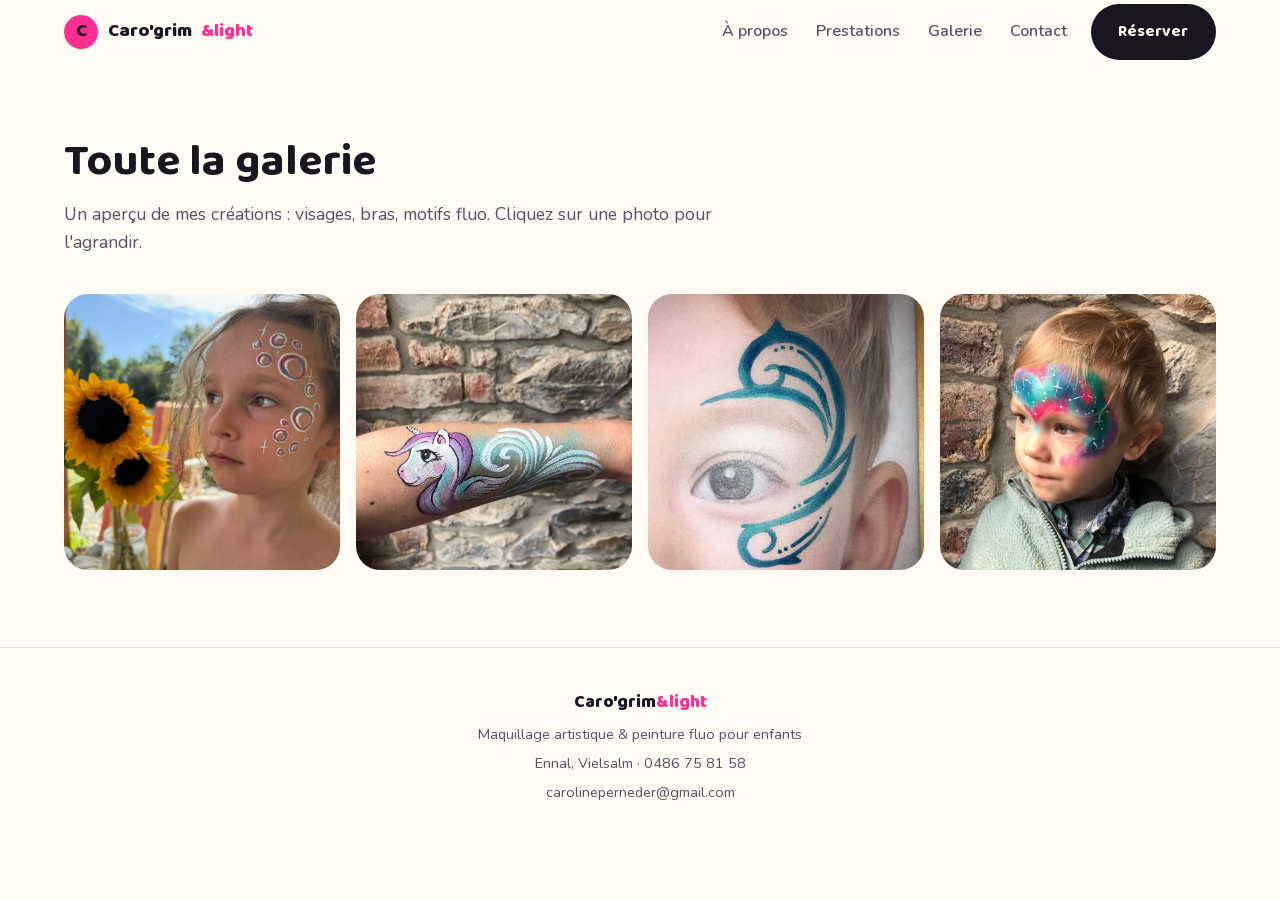
==== galerie.html @ f1c6d94f "Galerie cliquable avec agrandissement et page dédiée Les photos de réalisations ouvrent désormais un" ====
<!DOCTYPE html>
<html lang="fr">
<head>
<meta charset="UTF-8">
<meta name="viewport" content="width=device-width, initial-scale=1.0">
<title>Galerie — Caro'grim&light</title>
<meta name="description" content="Toutes les réalisations de maquillage artistique et peinture fluo de Caro'grim&light.">
<link rel="stylesheet" href="styles.css">
</head>
<body>

<a class="skip-link" href="#contenu">Aller au contenu</a>

<header class="nav">
  <div class="nav-inner">
    <a class="nav-brand" href="index.html">
      <span class="nav-brand-mark" aria-hidden="true">C</span>
      Caro'grim<span class="accent-text">&amp;light</span>
    </a>
    <nav class="nav-links" aria-label="Navigation principale">
      <a href="index.html#apropos">À propos</a>
      <a href="index.html#prestations">Prestations</a>
      <a href="galerie.html">Galerie</a>
      <a href="index.html#contact">Contact</a>
    </nav>
    <a class="btn btn-primary nav-cta" href="index.html#contact">Réserver</a>
  </div>
</header>

<main id="contenu">

  <section class="gallery-page-header">
    <div class="section-inner">
      <h1>Toute la galerie</h1>
      <p>Un aperçu de mes créations : visages, bras, motifs fluo. Cliquez sur une photo pour l'agrandir.</p>
    </div>
  </section>

  <section class="gallery-full">
    <div class="section-inner">
      <div class="gallery-full-grid">
        <button type="button" class="gallery-full-tile lightbox-trigger reveal" data-full="assets/images/gallery-sunflower-bubbles.jpg" data-caption="Maquillage bulles pastel sur le front d'une petite fille, devant des tournesols">
          <img src="assets/images/gallery-sunflower-bubbles.jpg" alt="Maquillage bulles pastel sur le front d'une petite fille, devant des tournesols" loading="lazy">
        </button>
        <button type="button" class="gallery-full-tile lightbox-trigger reveal" data-full="assets/images/gallery-unicorn-arm.jpg" data-caption="Licorne peinte sur un avant-bras">
          <img src="assets/images/gallery-unicorn-arm.jpg" alt="Licorne peinte sur un avant-bras" loading="lazy">
        </button>
        <button type="button" class="gallery-full-tile lightbox-trigger reveal" data-full="assets/images/gallery-tribal-wave.jpg" data-caption="Motif tribal bleu près de l'œil">
          <img src="assets/images/gallery-tribal-wave.jpg" alt="Motif tribal bleu près de l'œil" loading="lazy">
        </button>
        <button type="button" class="gallery-full-tile lightbox-trigger reveal" data-full="assets/images/gallery-galaxy-child.jpg" data-caption="Maquillage galaxie sur le visage d'un enfant">
          <img src="assets/images/gallery-galaxy-child.jpg" alt="Maquillage galaxie sur le visage d'un enfant" loading="lazy">
        </button>
      </div>
    </div>
  </section>

</main>

<footer class="footer">
  <div class="section-inner footer-inner">
    <p class="footer-brand">Caro'grim<span class="accent-text">&amp;light</span></p>
    <p>Maquillage artistique &amp; peinture fluo pour enfants</p>
    <p>Ennal, Vielsalm &middot; <a href="tel:+32486758158">0486 75 81 58</a></p>
    <a href="mailto:carolineperneder@gmail.com">carolineperneder@gmail.com</a>
  </div>
</footer>

<script src="script.js"></script>
</body>
</html>
---- styles.css ----
/* ---------- Fonts ---------- */
@font-face {
  font-family: 'Baloo 2';
  font-style: normal;
  font-weight: 500 800;
  font-display: swap;
  src: url('assets/fonts/baloo2-variable.woff2') format('woff2');
}
@font-face {
  font-family: 'Nunito';
  font-style: normal;
  font-weight: 300 800;
  font-display: swap;
  src: url('assets/fonts/nunito-variable.woff2') format('woff2');
}

/* ---------- Tokens ---------- */
:root {
  color-scheme: light;
  --bg: #fffaf2;
  --surface: #ffffff;
  --text: #1c1420;
  --text-soft: #5c4f61;
  --border: rgba(28, 20, 32, 0.12);
  --pink: #ff2e93;
  --lime: #b9f22c;
  --sky: #2fd8f5;
  --pink-tint: #ffe1f0;
  --lime-tint: #e9fbc9;
  --sky-tint: #d9f8fd;
  --radius-soft: 24px;
  --radius-field: 12px;
  --shadow-color: 28 20 32;
  --max-w: 1200px;
}

@media (prefers-color-scheme: dark) {
  :root {
    color-scheme: dark;
    --bg: #16101d;
    --surface: #201830;
    --text: #f8f1f6;
    --text-soft: #c6b7cc;
    --border: rgba(248, 241, 246, 0.14);
    --pink: #ff5aa8;
    --lime: #c9ff5e;
    --sky: #5fe6ff;
    --pink-tint: #3a1a30;
    --lime-tint: #22301a;
    --sky-tint: #163038;
    --shadow-color: 0 0 0;
  }
}

* { box-sizing: border-box; }
html { scroll-behavior: smooth; }
@media (prefers-reduced-motion: reduce) {
  html { scroll-behavior: auto; }
}

body {
  margin: 0;
  background: var(--bg);
  color: var(--text);
  font-family: 'Nunito', system-ui, sans-serif;
  font-weight: 400;
  line-height: 1.6;
  -webkit-font-smoothing: antialiased;
}

h1, h2, h3 {
  font-family: 'Baloo 2', system-ui, sans-serif;
  font-weight: 700;
  line-height: 1.15;
  margin: 0;
  color: var(--text);
}

p { margin: 0; }

a {
  color: inherit;
  text-decoration: none;
}

.accent-text { color: var(--pink); }

.skip-link {
  position: absolute;
  left: -999px;
  top: 0;
  background: var(--text);
  color: var(--bg);
  padding: 0.75rem 1.25rem;
  border-radius: 0 0 var(--radius-field) 0;
  z-index: 100;
}
.skip-link:focus {
  left: 0;
}

.section-inner {
  max-width: var(--max-w);
  margin: 0 auto;
  padding: 0 1.5rem;
}

:focus-visible {
  outline: 3px solid var(--pink);
  outline-offset: 3px;
}

/* ---------- Buttons ---------- */
.btn {
  display: inline-flex;
  align-items: center;
  justify-content: center;
  gap: 0.5rem;
  padding: 0.85rem 1.6rem;
  border-radius: 999px;
  font-family: 'Baloo 2', system-ui, sans-serif;
  font-weight: 700;
  font-size: 1rem;
  white-space: nowrap;
  border: 2px solid transparent;
  cursor: pointer;
  transition: transform 0.15s ease, box-shadow 0.2s ease, background 0.2s ease;
}
.btn:active { transform: translateY(1px) scale(0.98); }

.btn-primary {
  background: var(--text);
  color: var(--bg);
}
.btn-primary:hover {
  box-shadow: 0 8px 20px rgb(var(--shadow-color) / 0.22);
  transform: translateY(-2px);
}

.btn-ghost {
  background: transparent;
  color: var(--text);
  border-color: var(--text);
}
.btn-ghost:hover {
  background: var(--text);
  color: var(--bg);
}

/* ---------- Nav ---------- */
.nav {
  position: sticky;
  top: 0;
  z-index: 50;
  background: rgb(var(--shadow-color) / 0);
  backdrop-filter: blur(0px);
}
.nav-inner {
  max-width: var(--max-w);
  margin: 0 auto;
  padding: 0.9rem 1.5rem;
  display: flex;
  align-items: center;
  gap: 1.5rem;
  height: 64px;
}
.nav-brand {
  display: flex;
  align-items: center;
  gap: 0.6rem;
  font-family: 'Baloo 2', system-ui, sans-serif;
  font-weight: 800;
  font-size: 1.15rem;
  margin-right: auto;
}
.nav-brand-mark {
  display: inline-flex;
  align-items: center;
  justify-content: center;
  width: 34px;
  height: 34px;
  border-radius: 999px;
  background: var(--pink);
  color: var(--text);
  font-weight: 800;
}
.nav-links {
  display: flex;
  gap: 1.75rem;
  font-weight: 600;
}
.nav-links a {
  color: var(--text-soft);
  transition: color 0.15s ease;
}
.nav-links a:hover { color: var(--text); }

@media (max-width: 768px) {
  .nav-links { display: none; }
}

/* ---------- Hero ---------- */
.hero {
  padding: clamp(2rem, 4vw, 4rem) 1.5rem clamp(3rem, 6vw, 5rem);
}
.hero-inner {
  max-width: var(--max-w);
  margin: 0 auto;
  display: grid;
  grid-template-columns: 1.15fr 0.85fr;
  gap: clamp(2rem, 5vw, 4rem);
  align-items: center;
}
.hero h1 {
  font-size: clamp(2.4rem, 5vw, 3.6rem);
  letter-spacing: -0.01em;
  max-width: 14ch;
}
.hero-sub {
  margin-top: 1.25rem;
  font-size: 1.15rem;
  color: var(--text-soft);
  max-width: 46ch;
}
.hero-actions {
  margin-top: 2rem;
  display: flex;
  flex-wrap: wrap;
  gap: 1rem;
}

.hero-visual {
  display: flex;
  flex-direction: column;
  align-items: center;
  gap: 1rem;
}
.avatar-badge {
  position: relative;
  width: min(280px, 70vw);
  aspect-ratio: 1;
  display: flex;
  align-items: center;
  justify-content: center;
}
.avatar-blob {
  position: absolute;
  inset: 0;
  width: 100%;
  height: 100%;
}
.avatar-blob-1 { color: var(--pink-tint); transform: scale(1.12); }
.avatar-photo {
  position: relative;
  width: 78%;
  height: 78%;
  border-radius: 999px;
  object-fit: cover;
  border: 4px solid var(--surface);
  box-shadow: 0 12px 30px rgb(var(--shadow-color) / 0.2);
}

@media (max-width: 860px) {
  .hero-inner {
    grid-template-columns: 1fr;
    text-align: center;
  }
  .hero-sub { margin-inline: auto; }
  .hero-actions { justify-content: center; }
  .hero h1 { max-width: none; }
}

/* ---------- About ---------- */
.about {
  padding: clamp(3rem, 6vw, 5rem) 0;
}
.about-inner {
  max-width: 720px;
}
.about h2 {
  font-size: clamp(1.8rem, 3vw, 2.4rem);
  margin-bottom: 1.25rem;
}
.about p {
  font-size: 1.1rem;
  color: var(--text-soft);
}
/* ---------- Services ---------- */
.services {
  padding: clamp(2rem, 5vw, 3.5rem) 0 clamp(3rem, 6vw, 5rem);
}
.services h2 {
  font-size: clamp(1.8rem, 3vw, 2.4rem);
  margin-bottom: 2rem;
}
.service-list {
  list-style: none;
  margin: 0;
  padding: 0;
}
.service-row {
  display: flex;
  align-items: center;
  gap: 1.5rem;
  padding: 1.5rem 0;
  border-bottom: 1px solid var(--border);
}
.service-row:first-child { border-top: 1px solid var(--border); }

.service-icon {
  flex-shrink: 0;
  width: 56px;
  height: 56px;
  border-radius: 999px;
  display: flex;
  align-items: center;
  justify-content: center;
  position: relative;
}
.service-icon::before {
  content: "";
  display: block;
  width: 26px;
  height: 26px;
  background-color: var(--text);
  -webkit-mask-size: contain;
  mask-size: contain;
  -webkit-mask-repeat: no-repeat;
  mask-repeat: no-repeat;
  -webkit-mask-position: center;
  mask-position: center;
}
.service-icon-pink { background: var(--pink); }
.service-icon-lime { background: var(--lime); }
.service-icon-sky { background: var(--sky); }
.icon-balloon::before { -webkit-mask-image: url('assets/icons/balloon.svg'); mask-image: url('assets/icons/balloon.svg'); }
.icon-calendar-heart::before { -webkit-mask-image: url('assets/icons/calendar-heart.svg'); mask-image: url('assets/icons/calendar-heart.svg'); }
.icon-sparkle::before { -webkit-mask-image: url('assets/icons/sparkle.svg'); mask-image: url('assets/icons/sparkle.svg'); }

.service-text h3 {
  font-size: 1.2rem;
  margin-bottom: 0.3rem;
}
.service-text p {
  color: var(--text-soft);
}

/* ---------- Gallery ---------- */
.gallery {
  padding: clamp(2rem, 5vw, 3.5rem) 0 clamp(3rem, 6vw, 5rem);
}
.gallery h2 {
  font-size: clamp(1.8rem, 3vw, 2.4rem);
  margin-bottom: 2rem;
}
.gallery-grid {
  display: grid;
  grid-template-columns: repeat(6, 1fr);
  grid-auto-rows: 170px;
  gap: 1rem;
}
.gallery-tile {
  position: relative;
  display: block;
  width: 100%;
  border: none;
  padding: 0;
  margin: 0;
  border-radius: var(--radius-soft);
  overflow: hidden;
  background: var(--surface);
  cursor: pointer;
  font: inherit;
}
.gallery-tile img {
  position: absolute;
  inset: 0;
  width: 100%;
  height: 100%;
  object-fit: cover;
  transition: transform 0.4s cubic-bezier(0.16, 1, 0.3, 1);
}
.gallery-tile::after {
  content: "";
  position: absolute;
  inset: 0;
  background: rgb(var(--shadow-color) / 0);
  transition: background 0.2s ease;
}
.gallery-tile::before {
  content: "";
  position: absolute;
  top: 1rem;
  right: 1rem;
  width: 36px;
  height: 36px;
  border-radius: 999px;
  background-color: var(--surface);
  box-shadow: 0 4px 14px rgb(var(--shadow-color) / 0.25);
  -webkit-mask-image: url('assets/icons/magnifying-glass-plus.svg');
  mask-image: url('assets/icons/magnifying-glass-plus.svg');
  -webkit-mask-size: 18px;
  mask-size: 18px;
  -webkit-mask-repeat: no-repeat;
  mask-repeat: no-repeat;
  -webkit-mask-position: center;
  mask-position: center;
  opacity: 0;
  transform: translateY(-6px);
  transition: opacity 0.2s ease, transform 0.2s ease;
}
.gallery-tile:hover img { transform: scale(1.05); }
.gallery-tile:hover::after { background: rgb(var(--shadow-color) / 0.12); }
.gallery-tile:hover::before,
.gallery-tile:focus-visible::before {
  opacity: 1;
  transform: translateY(0);
}

.gallery-cta {
  margin-top: 2rem;
}

.gallery-tile-a { grid-column: span 3; grid-row: span 2; }
.gallery-tile-b { grid-column: span 3; grid-row: span 1; }
.gallery-tile-c { grid-column: span 3; grid-row: span 1; }
.gallery-tile-d { grid-column: span 6; grid-row: span 1; }

@media (max-width: 768px) {
  .gallery-grid { grid-template-columns: repeat(2, 1fr); grid-auto-rows: 180px; }
  .gallery-tile-a { grid-column: span 2; grid-row: span 2; }
  .gallery-tile-b, .gallery-tile-c { grid-column: span 1; grid-row: span 1; }
  .gallery-tile-d { grid-column: span 2; grid-row: span 1; }
}

.social-row {
  margin-top: 2.5rem;
  display: flex;
  align-items: center;
  gap: 1rem;
  flex-wrap: wrap;
}
.social-row p {
  font-weight: 600;
  color: var(--text-soft);
}
.social-links {
  display: flex;
  gap: 0.75rem;
}
.social-btn {
  display: flex;
  align-items: center;
  justify-content: center;
  width: 46px;
  height: 46px;
  border-radius: 999px;
  background: var(--surface);
  border: 1px solid var(--border);
  transition: transform 0.15s ease, background 0.2s ease;
}
.social-btn:hover {
  background: var(--text);
  transform: translateY(-2px);
}
.social-btn:hover [class^="icon-"] {
  background-color: var(--bg);
}
.icon-instagram, .icon-facebook, .icon-envelope {
  width: 20px;
  height: 20px;
  background-color: var(--text);
  -webkit-mask-size: contain;
  mask-size: contain;
  -webkit-mask-repeat: no-repeat;
  mask-repeat: no-repeat;
  -webkit-mask-position: center;
  mask-position: center;
}
.icon-instagram { -webkit-mask-image: url('assets/icons/instagram-logo.svg'); mask-image: url('assets/icons/instagram-logo.svg'); }
.icon-facebook { -webkit-mask-image: url('assets/icons/facebook-logo.svg'); mask-image: url('assets/icons/facebook-logo.svg'); }
.icon-envelope { -webkit-mask-image: url('assets/icons/envelope-simple.svg'); mask-image: url('assets/icons/envelope-simple.svg'); flex-shrink: 0; }

/* ---------- Contact ---------- */
.contact {
  padding: clamp(2rem, 5vw, 3.5rem) 0 clamp(4rem, 7vw, 6rem);
}
.contact-inner {
  display: grid;
  grid-template-columns: 0.9fr 1.1fr;
  gap: clamp(2rem, 5vw, 4rem);
  background: var(--surface);
  border: 1px solid var(--border);
  border-radius: var(--radius-soft);
  padding: clamp(1.75rem, 4vw, 3rem);
}
.contact-copy h2 {
  font-size: clamp(1.7rem, 3vw, 2.2rem);
  margin-bottom: 1rem;
}
.contact-copy p {
  color: var(--text-soft);
  margin-bottom: 1.5rem;
}
.contact-details {
  display: flex;
  flex-direction: column;
  align-items: flex-start;
  gap: 0.75rem;
}
.contact-direct {
  display: inline-flex;
  align-items: center;
  gap: 0.6rem;
  font-weight: 700;
  color: var(--text);
  padding: 0.7rem 1rem;
  border-radius: 999px;
  background: var(--pink-tint);
  transition: transform 0.15s ease;
}
.contact-direct:hover { transform: translateY(-2px); }

.contact-location {
  display: inline-flex;
  align-items: center;
  gap: 0.6rem;
  color: var(--text-soft);
  font-weight: 600;
  padding: 0.7rem 1rem;
}
.icon-phone, .icon-map-pin {
  width: 20px;
  height: 20px;
  flex-shrink: 0;
  background-color: var(--text);
  -webkit-mask-size: contain;
  mask-size: contain;
  -webkit-mask-repeat: no-repeat;
  mask-repeat: no-repeat;
  -webkit-mask-position: center;
  mask-position: center;
}
.contact-location .icon-map-pin { background-color: var(--text-soft); }
.icon-phone { -webkit-mask-image: url('assets/icons/phone.svg'); mask-image: url('assets/icons/phone.svg'); }
.icon-map-pin { -webkit-mask-image: url('assets/icons/map-pin.svg'); mask-image: url('assets/icons/map-pin.svg'); }

.contact-form {
  display: flex;
  flex-direction: column;
  gap: 1.1rem;
}
.field {
  display: flex;
  flex-direction: column;
  gap: 0.4rem;
}
.field label {
  font-weight: 700;
  font-size: 0.95rem;
}
.field input,
.field textarea {
  font-family: inherit;
  font-size: 1rem;
  color: var(--text);
  background: var(--bg);
  border: 1.5px solid var(--border);
  border-radius: var(--radius-field);
  padding: 0.75rem 1rem;
  resize: vertical;
}
.field input:focus,
.field textarea:focus {
  outline: none;
  border-color: var(--pink);
  box-shadow: 0 0 0 3px var(--pink-tint);
}
.field input::placeholder,
.field textarea::placeholder {
  color: var(--text-soft);
}

.form-submit { align-self: flex-start; margin-top: 0.25rem; }
.form-hint {
  font-size: 0.85rem;
  color: var(--text-soft);
}

@media (max-width: 860px) {
  .contact-inner { grid-template-columns: 1fr; }
}

/* ---------- Footer ---------- */
.footer {
  border-top: 1px solid var(--border);
  padding: 2.5rem 0;
}
.footer-inner {
  display: flex;
  flex-direction: column;
  align-items: center;
  gap: 0.4rem;
  text-align: center;
  color: var(--text-soft);
  font-size: 0.9rem;
}
.footer-brand {
  font-family: 'Baloo 2', system-ui, sans-serif;
  font-weight: 800;
  font-size: 1.1rem;
  color: var(--text);
}
.footer a:hover { color: var(--pink); }

/* ---------- Scroll reveal ---------- */
.reveal {
  opacity: 0;
  transform: translateY(18px);
  transition: opacity 0.6s cubic-bezier(0.16, 1, 0.3, 1), transform 0.6s cubic-bezier(0.16, 1, 0.3, 1);
}
.reveal.is-visible {
  opacity: 1;
  transform: translateY(0);
}
@media (prefers-reduced-motion: reduce) {
  .reveal { opacity: 1; transform: none; transition: none; }
}

/* ---------- Gallery page ---------- */
.gallery-page-header {
  padding: clamp(2.5rem, 6vw, 4.5rem) 0 clamp(1.5rem, 3vw, 2.5rem);
}
.gallery-page-header h1 {
  font-size: clamp(2rem, 4vw, 2.8rem);
  margin-bottom: 0.75rem;
}
.gallery-page-header p {
  color: var(--text-soft);
  font-size: 1.1rem;
  max-width: 60ch;
}

.gallery-full {
  padding: 0 0 clamp(3rem, 6vw, 5rem);
}
.gallery-full-grid {
  display: grid;
  grid-template-columns: repeat(auto-fill, minmax(240px, 1fr));
  gap: 1rem;
}
.gallery-full-tile {
  position: relative;
  display: block;
  width: 100%;
  aspect-ratio: 1;
  border: none;
  padding: 0;
  margin: 0;
  border-radius: var(--radius-soft);
  overflow: hidden;
  background: var(--surface);
  cursor: pointer;
  font: inherit;
}
.gallery-full-tile img {
  position: absolute;
  inset: 0;
  width: 100%;
  height: 100%;
  object-fit: cover;
  transition: transform 0.4s cubic-bezier(0.16, 1, 0.3, 1);
}
.gallery-full-tile::after {
  content: "";
  position: absolute;
  inset: 0;
  background: rgb(var(--shadow-color) / 0);
  transition: background 0.2s ease;
}
.gallery-full-tile::before {
  content: "";
  position: absolute;
  top: 0.85rem;
  right: 0.85rem;
  width: 34px;
  height: 34px;
  border-radius: 999px;
  background-color: var(--surface);
  box-shadow: 0 4px 14px rgb(var(--shadow-color) / 0.25);
  -webkit-mask-image: url('assets/icons/magnifying-glass-plus.svg');
  mask-image: url('assets/icons/magnifying-glass-plus.svg');
  -webkit-mask-size: 17px;
  mask-size: 17px;
  -webkit-mask-repeat: no-repeat;
  mask-repeat: no-repeat;
  -webkit-mask-position: center;
  mask-position: center;
  opacity: 0;
  transform: translateY(-6px);
  transition: opacity 0.2s ease, transform 0.2s ease;
}
.gallery-full-tile:hover img { transform: scale(1.05); }
.gallery-full-tile:hover::after { background: rgb(var(--shadow-color) / 0.12); }
.gallery-full-tile:hover::before,
.gallery-full-tile:focus-visible::before {
  opacity: 1;
  transform: translateY(0);
}

/* ---------- Lightbox ---------- */
.lightbox-overlay {
  position: fixed;
  inset: 0;
  z-index: 300;
  display: flex;
  align-items: center;
  justify-content: center;
  padding: clamp(1rem, 5vw, 4rem);
  background: rgb(var(--shadow-color) / 0.92);
  opacity: 0;
  pointer-events: none;
  transition: opacity 0.25s ease;
}
.lightbox-overlay.is-open {
  opacity: 1;
  pointer-events: auto;
}
.lightbox-figure {
  position: relative;
  max-width: min(1100px, 92vw);
  max-height: 88vh;
  display: flex;
  flex-direction: column;
  align-items: center;
  gap: 0.75rem;
}
.lightbox-img {
  max-width: 100%;
  max-height: 78vh;
  border-radius: var(--radius-soft);
  box-shadow: 0 24px 60px rgb(0 0 0 / 0.45);
  background: var(--surface);
  opacity: 0;
  transform: scale(0.97);
  transition: opacity 0.25s ease, transform 0.25s ease;
}
.lightbox-overlay.is-open .lightbox-img {
  opacity: 1;
  transform: scale(1);
}
.lightbox-caption {
  color: #f8f1f6;
  font-size: 0.95rem;
  text-align: center;
  max-width: 60ch;
}
.lightbox-close,
.lightbox-nav {
  position: absolute;
  display: flex;
  align-items: center;
  justify-content: center;
  width: 44px;
  height: 44px;
  border-radius: 999px;
  border: none;
  background: var(--surface);
  cursor: pointer;
  transition: transform 0.15s ease;
}
.lightbox-close:hover,
.lightbox-nav:hover { transform: scale(1.06); }
.lightbox-close {
  top: -14px;
  right: -14px;
}
@media (max-width: 640px) {
  .lightbox-close { top: -46px; right: 0; }
}
.lightbox-nav.prev { left: clamp(0.5rem, 3vw, 2rem); }
.lightbox-nav.next { right: clamp(0.5rem, 3vw, 2rem); }
.lightbox-close .icon-x,
.lightbox-nav .icon-caret {
  width: 18px;
  height: 18px;
  background-color: var(--text);
  -webkit-mask-size: contain;
  mask-size: contain;
  -webkit-mask-repeat: no-repeat;
  mask-repeat: no-repeat;
  -webkit-mask-position: center;
  mask-position: center;
}
.lightbox-close .icon-x { -webkit-mask-image: url('assets/icons/x.svg'); mask-image: url('assets/icons/x.svg'); }
.lightbox-nav.prev .icon-caret { -webkit-mask-image: url('assets/icons/caret-left.svg'); mask-image: url('assets/icons/caret-left.svg'); }
.lightbox-nav.next .icon-caret { -webkit-mask-image: url('assets/icons/caret-right.svg'); mask-image: url('assets/icons/caret-right.svg'); }
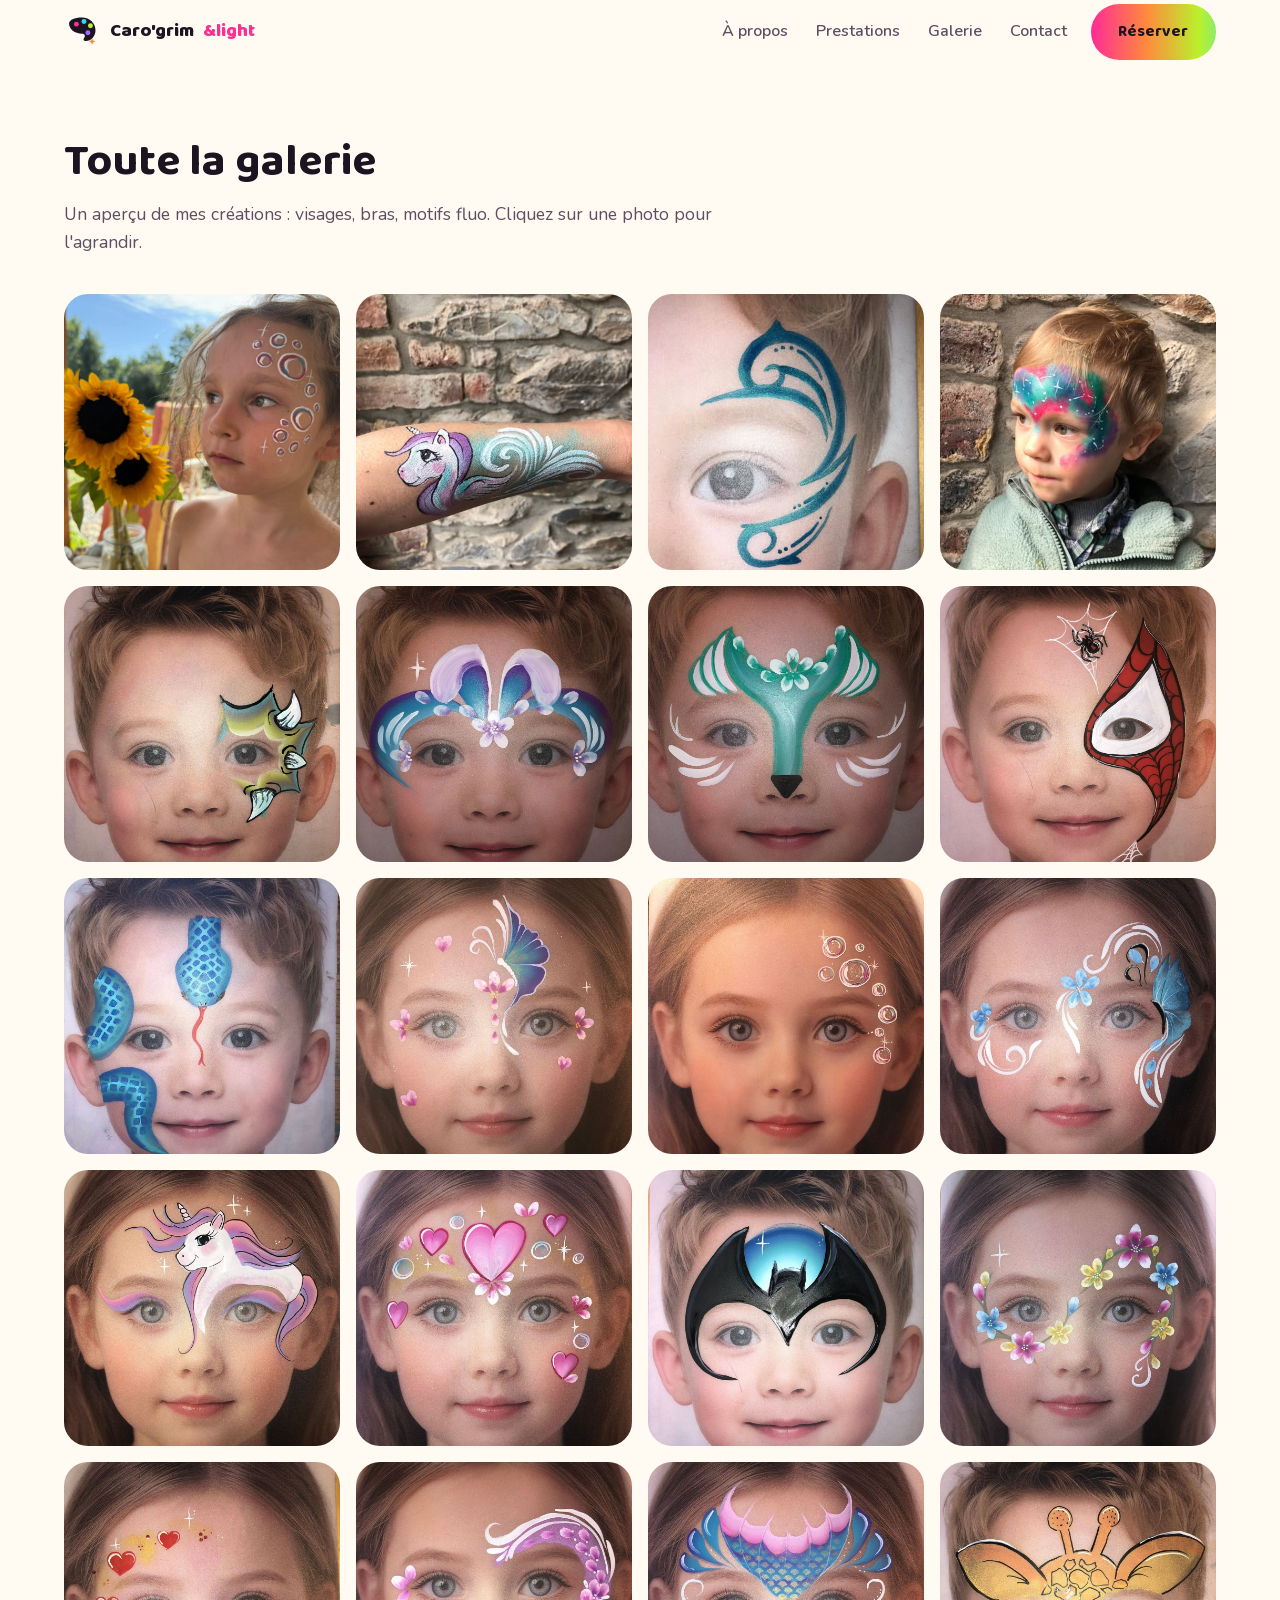
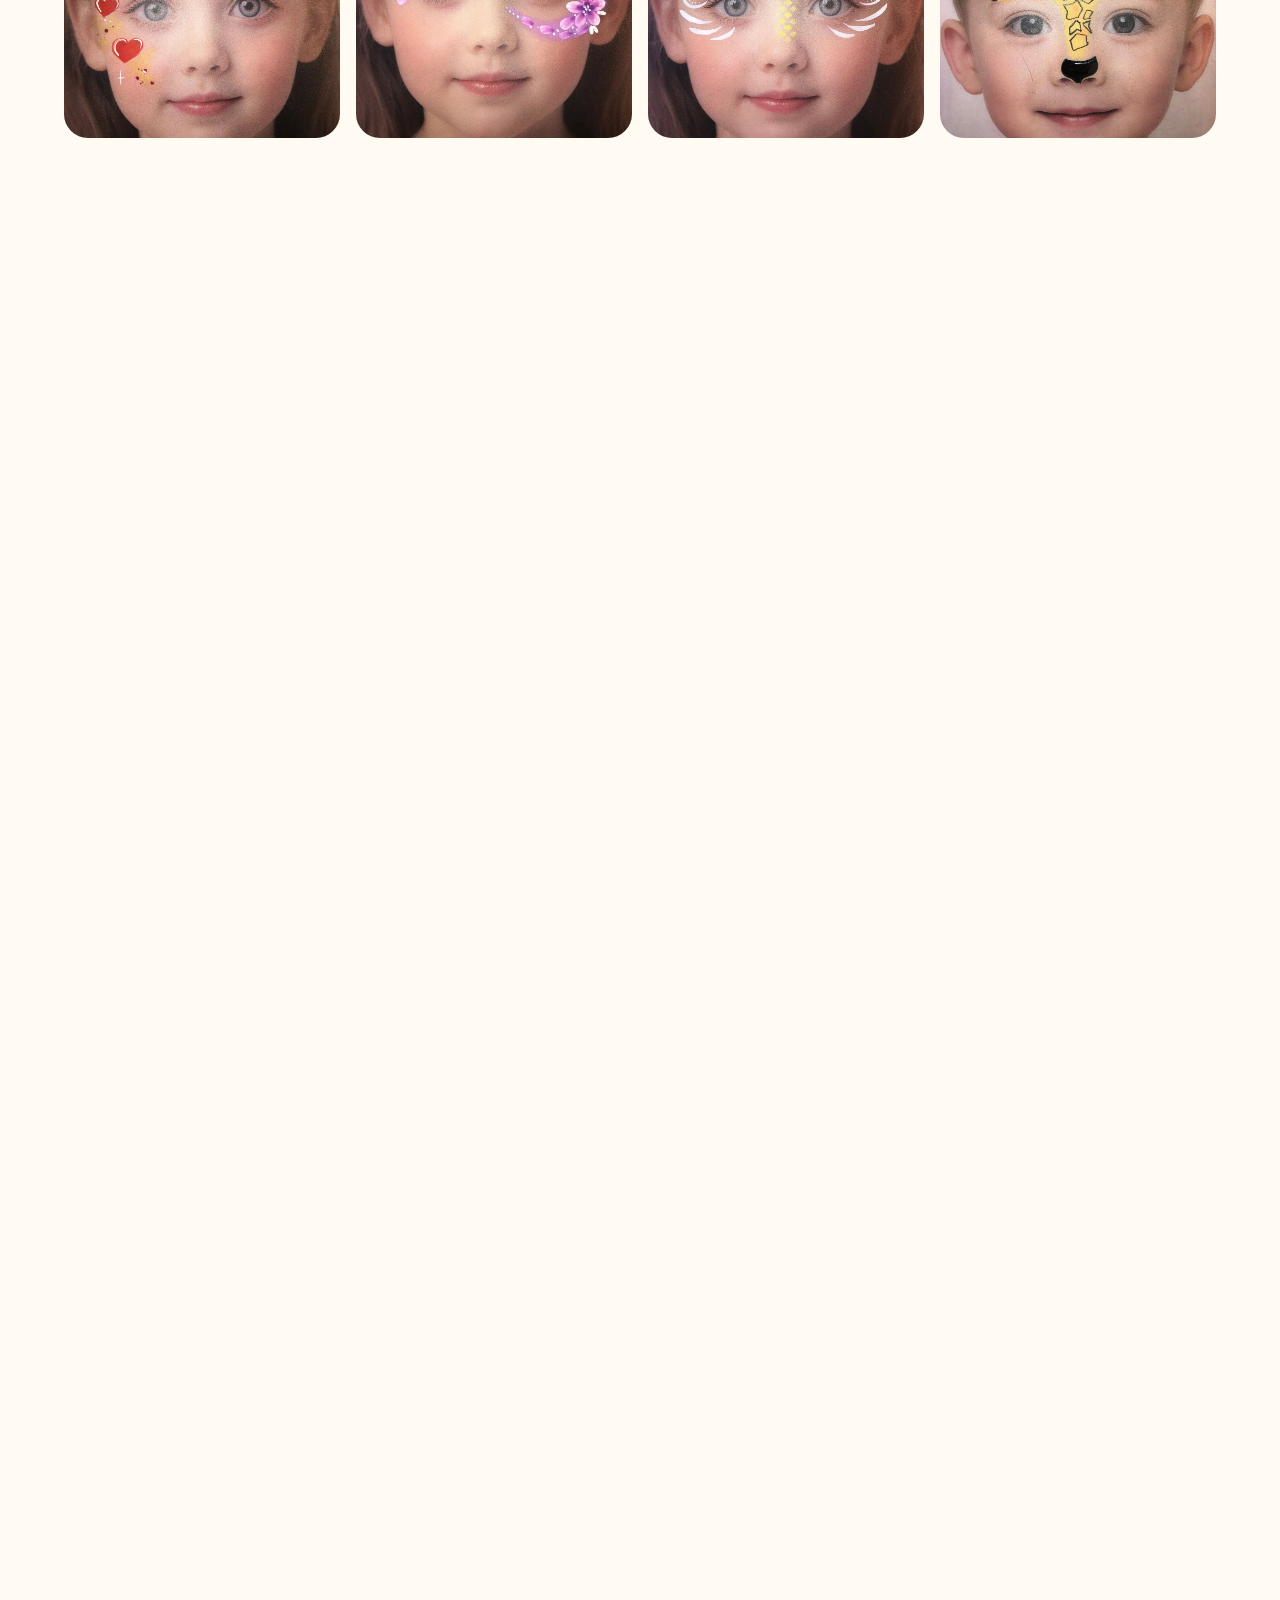
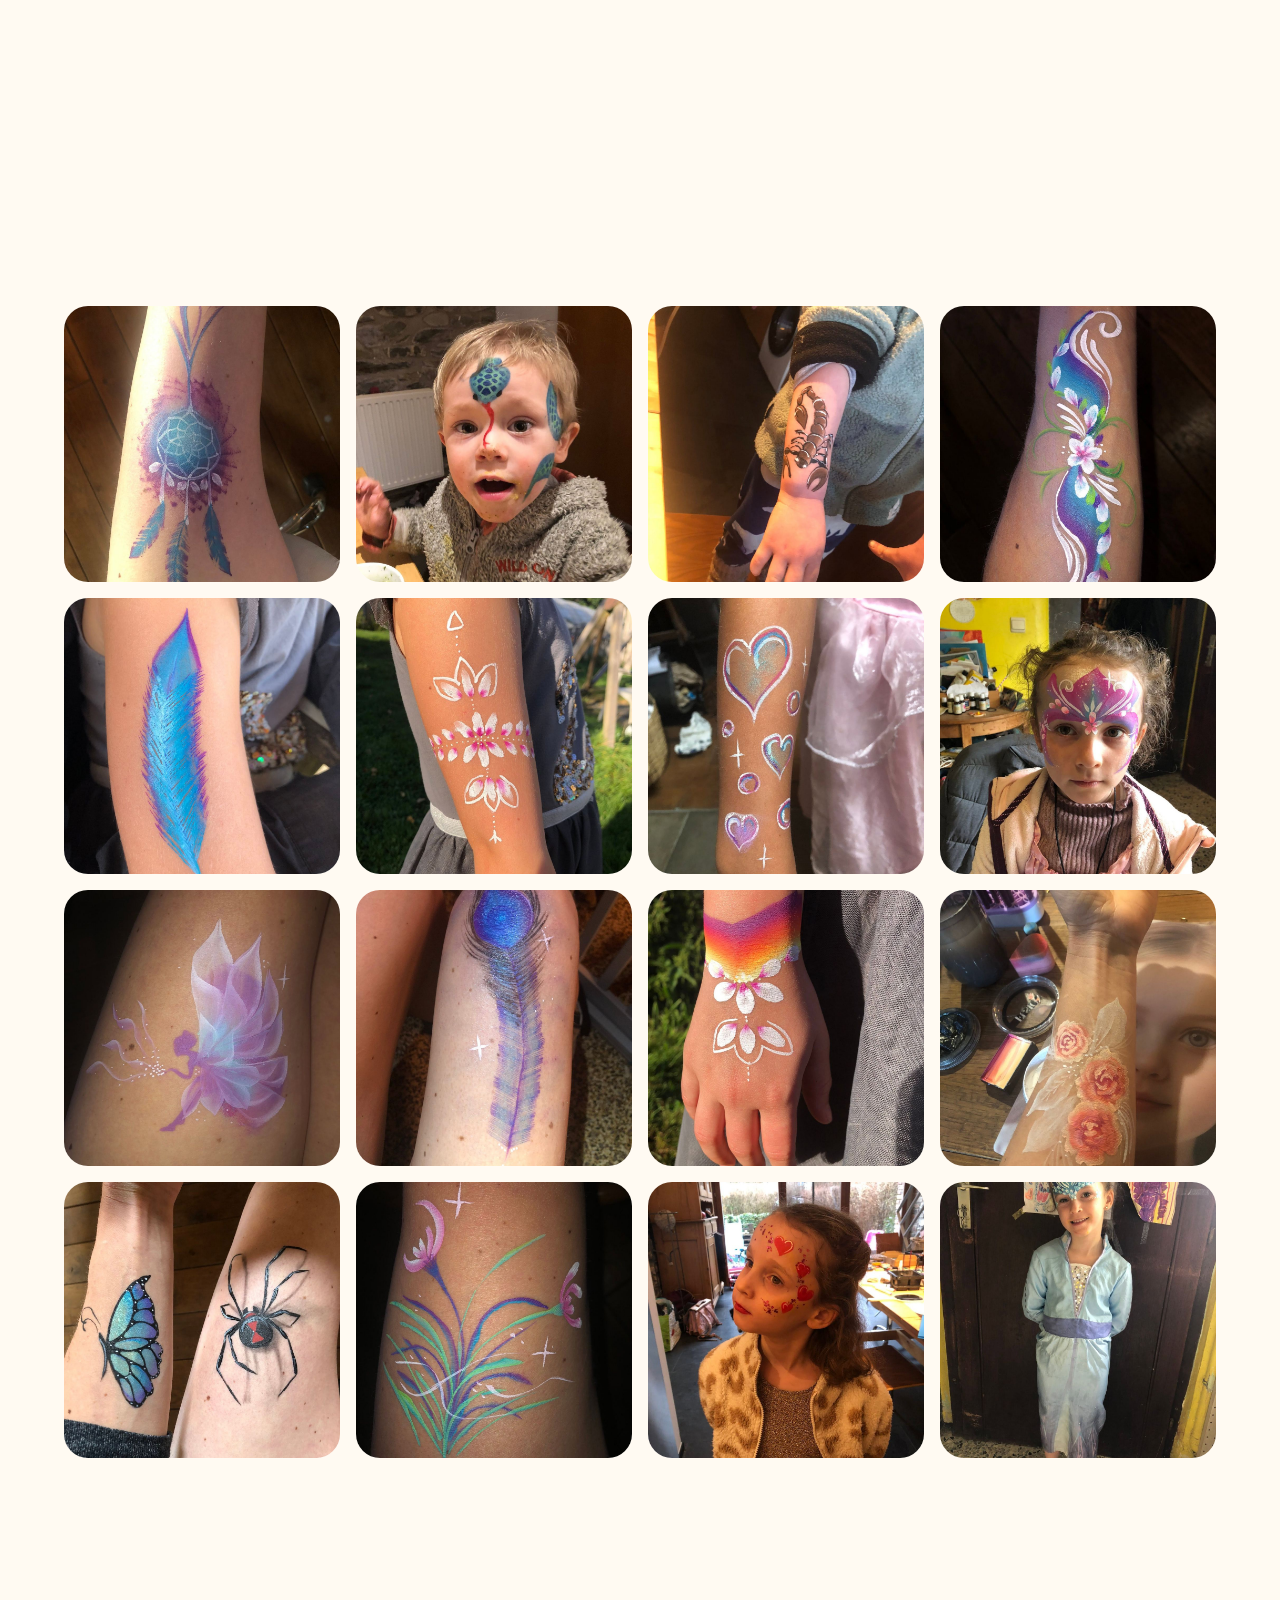
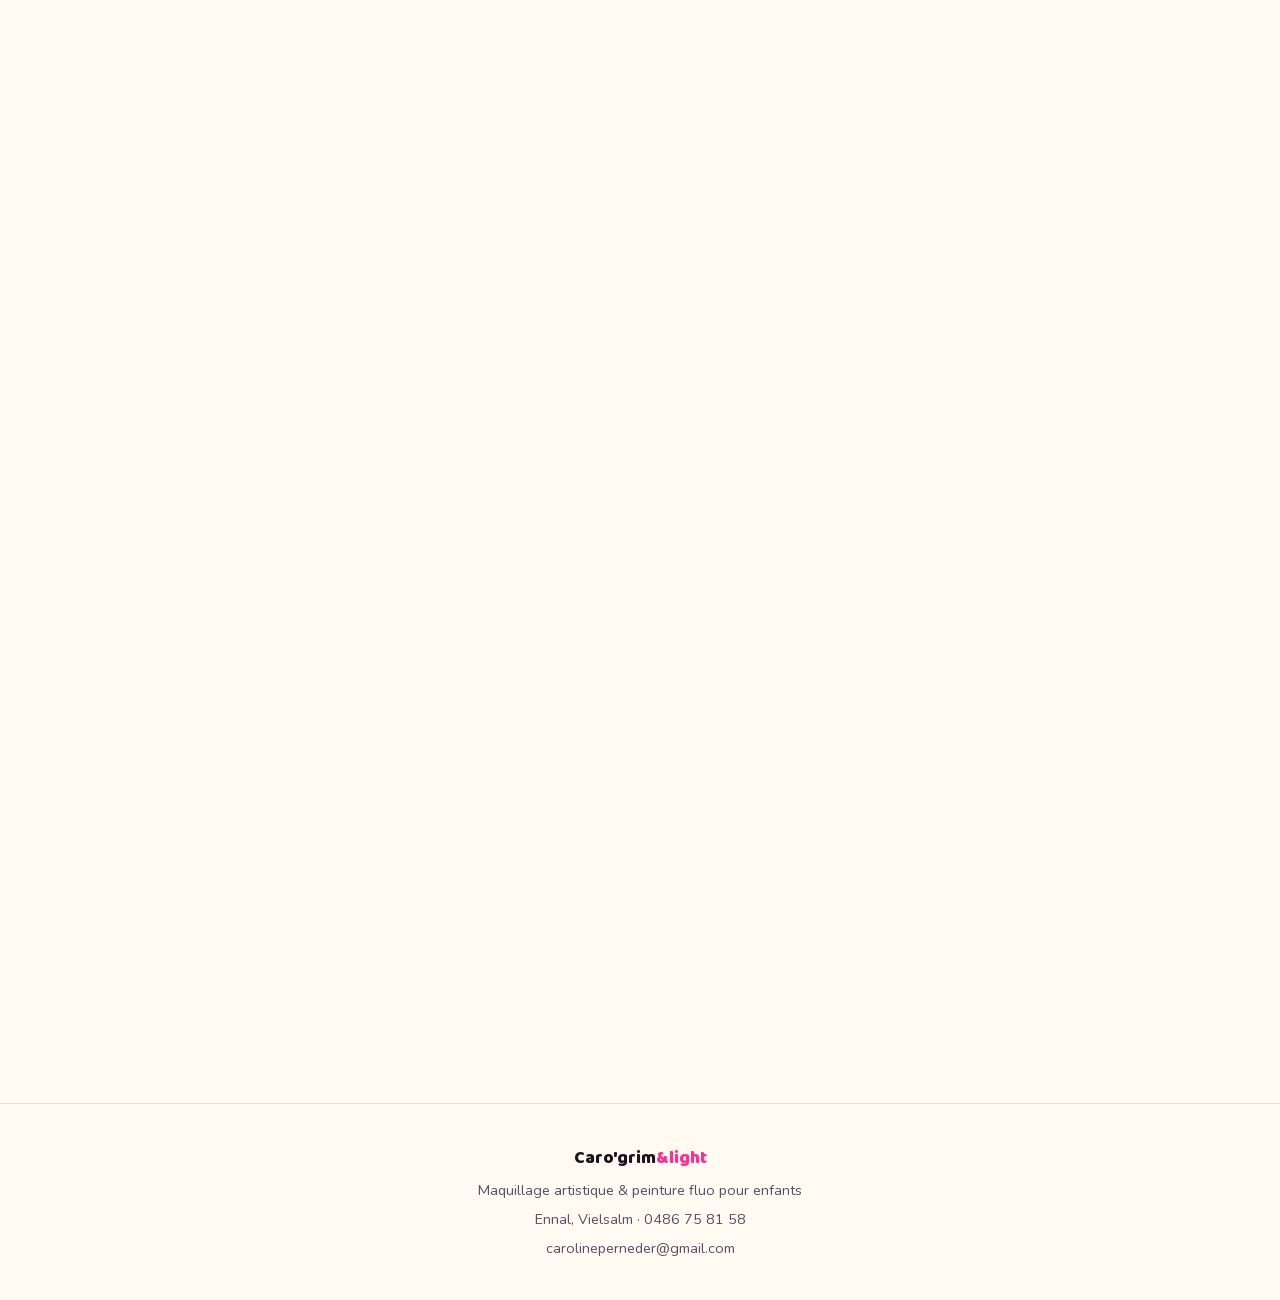
==== commit 7b50036a: "Logo, bouton arc-en-ciel et galerie complète (69 nouvelles photos) - Nouveau logo (palette de peintr" ====
--- a/galerie.html
+++ b/galerie.html
@@ -6,6 +6,7 @@
 <title>Galerie — Caro'grim&light</title>
 <meta name="description" content="Toutes les réalisations de maquillage artistique et peinture fluo de Caro'grim&light.">
 <link rel="stylesheet" href="styles.css">
+<link rel="icon" type="image/svg+xml" href="assets/images/logo-mark.svg">
 </head>
 <body>
 
@@ -14,7 +15,14 @@
 <header class="nav">
   <div class="nav-inner">
     <a class="nav-brand" href="index.html">
-      <span class="nav-brand-mark" aria-hidden="true">C</span>
+      <svg class="nav-logo" viewBox="0 0 64 64" aria-hidden="true">
+        <path d="M32 6C46 6 56 16 56 29C56 40 48 48 39 48C35 48 33.5 45 36 42C38.5 39 37 35 32 35C19 35 9 27 9 17C9 10.5 18.5 6 32 6Z" fill="#1c1420"/>
+        <circle cx="22" cy="18" r="4.4" fill="#ff2e93"/>
+        <circle cx="35.5" cy="13.5" r="4.4" fill="#2fd8f5"/>
+        <circle cx="47" cy="21" r="4.4" fill="#b9f22c"/>
+        <circle cx="42.5" cy="33.5" r="4.4" fill="#9a6bff"/>
+        <path d="M50 43l1.8 4 4 1.8-4 1.8-1.8 4-1.8-4-4-1.8 4-1.8z" fill="#ff8a3d"/>
+      </svg>
       Caro'grim<span class="accent-text">&amp;light</span>
     </a>
     <nav class="nav-links" aria-label="Navigation principale">
@@ -51,6 +59,213 @@
         <button type="button" class="gallery-full-tile lightbox-trigger reveal" data-full="assets/images/gallery-galaxy-child.jpg" data-caption="Maquillage galaxie sur le visage d'un enfant">
           <img src="assets/images/gallery-galaxy-child.jpg" alt="Maquillage galaxie sur le visage d'un enfant" loading="lazy">
         </button>
+        <button type="button" class="gallery-full-tile lightbox-trigger reveal" data-full="assets/images/gallery/grim-001.jpg" data-caption="Masque ailé vert et jaune autour de l'œil">
+          <img src="assets/images/gallery/grim-001.jpg" alt="Masque ailé vert et jaune autour de l'œil" loading="lazy">
+        </button>
+        <button type="button" class="gallery-full-tile lightbox-trigger reveal" data-full="assets/images/gallery/grim-002.jpg" data-caption="Oreilles de licorne pastel violettes">
+          <img src="assets/images/gallery/grim-002.jpg" alt="Oreilles de licorne pastel violettes" loading="lazy">
+        </button>
+        <button type="button" class="gallery-full-tile lightbox-trigger reveal" data-full="assets/images/gallery/grim-003.jpg" data-caption="Oreilles de renard vert et blanc">
+          <img src="assets/images/gallery/grim-003.jpg" alt="Oreilles de renard vert et blanc" loading="lazy">
+        </button>
+        <button type="button" class="gallery-full-tile lightbox-trigger reveal" data-full="assets/images/gallery/grim-004.jpg" data-caption="Masque toile d'araignée façon Spiderman">
+          <img src="assets/images/gallery/grim-004.jpg" alt="Masque toile d'araignée façon Spiderman" loading="lazy">
+        </button>
+        <button type="button" class="gallery-full-tile lightbox-trigger reveal" data-full="assets/images/gallery/grim-005.jpg" data-caption="Serpent bleu à écailles sur le visage">
+          <img src="assets/images/gallery/grim-005.jpg" alt="Serpent bleu à écailles sur le visage" loading="lazy">
+        </button>
+        <button type="button" class="gallery-full-tile lightbox-trigger reveal" data-full="assets/images/gallery/grim-006.jpg" data-caption="Aile de papillon violette fleurie">
+          <img src="assets/images/gallery/grim-006.jpg" alt="Aile de papillon violette fleurie" loading="lazy">
+        </button>
+        <button type="button" class="gallery-full-tile lightbox-trigger reveal" data-full="assets/images/gallery/grim-007.jpg" data-caption="Bulles transparentes sur le front">
+          <img src="assets/images/gallery/grim-007.jpg" alt="Bulles transparentes sur le front" loading="lazy">
+        </button>
+        <button type="button" class="gallery-full-tile lightbox-trigger reveal" data-full="assets/images/gallery/grim-008.jpg" data-caption="Fleurs bleues et papillon">
+          <img src="assets/images/gallery/grim-008.jpg" alt="Fleurs bleues et papillon" loading="lazy">
+        </button>
+        <button type="button" class="gallery-full-tile lightbox-trigger reveal" data-full="assets/images/gallery/grim-009.jpg" data-caption="Licorne pastel autour de l'œil">
+          <img src="assets/images/gallery/grim-009.jpg" alt="Licorne pastel autour de l'œil" loading="lazy">
+        </button>
+        <button type="button" class="gallery-full-tile lightbox-trigger reveal" data-full="assets/images/gallery/grim-010.jpg" data-caption="Cœurs roses et bulles">
+          <img src="assets/images/gallery/grim-010.jpg" alt="Cœurs roses et bulles" loading="lazy">
+        </button>
+        <button type="button" class="gallery-full-tile lightbox-trigger reveal" data-full="assets/images/gallery/grim-011.jpg" data-caption="Masque chauve-souris bleu et noir">
+          <img src="assets/images/gallery/grim-011.jpg" alt="Masque chauve-souris bleu et noir" loading="lazy">
+        </button>
+        <button type="button" class="gallery-full-tile lightbox-trigger reveal" data-full="assets/images/gallery/grim-012.jpg" data-caption="Guirlande de fleurs multicolores">
+          <img src="assets/images/gallery/grim-012.jpg" alt="Guirlande de fleurs multicolores" loading="lazy">
+        </button>
+        <button type="button" class="gallery-full-tile lightbox-trigger reveal" data-full="assets/images/gallery/grim-013.jpg" data-caption="Cœurs dorés étincelants">
+          <img src="assets/images/gallery/grim-013.jpg" alt="Cœurs dorés étincelants" loading="lazy">
+        </button>
+        <button type="button" class="gallery-full-tile lightbox-trigger reveal" data-full="assets/images/gallery/grim-014.jpg" data-caption="Guirlande de fleurs violettes">
+          <img src="assets/images/gallery/grim-014.jpg" alt="Guirlande de fleurs violettes" loading="lazy">
+        </button>
+        <button type="button" class="gallery-full-tile lightbox-trigger reveal" data-full="assets/images/gallery/grim-015.jpg" data-caption="Sirène à écailles roses et bleues">
+          <img src="assets/images/gallery/grim-015.jpg" alt="Sirène à écailles roses et bleues" loading="lazy">
+        </button>
+        <button type="button" class="gallery-full-tile lightbox-trigger reveal" data-full="assets/images/gallery/grim-016.jpg" data-caption="Girafe autour de l'œil">
+          <img src="assets/images/gallery/grim-016.jpg" alt="Girafe autour de l'œil" loading="lazy">
+        </button>
+        <button type="button" class="gallery-full-tile lightbox-trigger reveal" data-full="assets/images/gallery/grim-017.jpg" data-caption="Galaxie, planètes et étoiles">
+          <img src="assets/images/gallery/grim-017.jpg" alt="Galaxie, planètes et étoiles" loading="lazy">
+        </button>
+        <button type="button" class="gallery-full-tile lightbox-trigger reveal" data-full="assets/images/gallery/grim-018.jpg" data-caption="Guirlande de roses">
+          <img src="assets/images/gallery/grim-018.jpg" alt="Guirlande de roses" loading="lazy">
+        </button>
+        <button type="button" class="gallery-full-tile lightbox-trigger reveal" data-full="assets/images/gallery/grim-019.jpg" data-caption="Bandeau de perles dorées et plume">
+          <img src="assets/images/gallery/grim-019.jpg" alt="Bandeau de perles dorées et plume" loading="lazy">
+        </button>
+        <button type="button" class="gallery-full-tile lightbox-trigger reveal" data-full="assets/images/gallery/grim-020.jpg" data-caption="Griffes noires sur le visage">
+          <img src="assets/images/gallery/grim-020.jpg" alt="Griffes noires sur le visage" loading="lazy">
+        </button>
+        <button type="button" class="gallery-full-tile lightbox-trigger reveal" data-full="assets/images/gallery/grim-021.jpg" data-caption="Guirlande de fleurs orange">
+          <img src="assets/images/gallery/grim-021.jpg" alt="Guirlande de fleurs orange" loading="lazy">
+        </button>
+        <button type="button" class="gallery-full-tile lightbox-trigger reveal" data-full="assets/images/gallery/grim-022.jpg" data-caption="Flamme et plume orange et noire">
+          <img src="assets/images/gallery/grim-022.jpg" alt="Flamme et plume orange et noire" loading="lazy">
+        </button>
+        <button type="button" class="gallery-full-tile lightbox-trigger reveal" data-full="assets/images/gallery/grim-023.jpg" data-caption="Dragon à écailles vertes, yeux jaunes">
+          <img src="assets/images/gallery/grim-023.jpg" alt="Dragon à écailles vertes, yeux jaunes" loading="lazy">
+        </button>
+        <button type="button" class="gallery-full-tile lightbox-trigger reveal" data-full="assets/images/gallery/grim-024.jpg" data-caption="Araignée noire sur l'avant-bras">
+          <img src="assets/images/gallery/grim-024.jpg" alt="Araignée noire sur l'avant-bras" loading="lazy">
+        </button>
+        <button type="button" class="gallery-full-tile lightbox-trigger reveal" data-full="assets/images/gallery/grim-025.jpg" data-caption="Fleurs violettes et vertes sur le bras">
+          <img src="assets/images/gallery/grim-025.jpg" alt="Fleurs violettes et vertes sur le bras" loading="lazy">
+        </button>
+        <button type="button" class="gallery-full-tile lightbox-trigger reveal" data-full="assets/images/gallery/grim-026.jpg" data-caption="Lune dorée et noire près de l'œil">
+          <img src="assets/images/gallery/grim-026.jpg" alt="Lune dorée et noire près de l'œil" loading="lazy">
+        </button>
+        <button type="button" class="gallery-full-tile lightbox-trigger reveal" data-full="assets/images/gallery/grim-027.jpg" data-caption="Marguerites blanches">
+          <img src="assets/images/gallery/grim-027.jpg" alt="Marguerites blanches" loading="lazy">
+        </button>
+        <button type="button" class="gallery-full-tile lightbox-trigger reveal" data-full="assets/images/gallery/grim-028.jpg" data-caption="Pirate : bandana rouge et moustache">
+          <img src="assets/images/gallery/grim-028.jpg" alt="Pirate : bandana rouge et moustache" loading="lazy">
+        </button>
+        <button type="button" class="gallery-full-tile lightbox-trigger reveal" data-full="assets/images/gallery/grim-029.jpg" data-caption="Bandeau de perles dorées et plume bleue">
+          <img src="assets/images/gallery/grim-029.jpg" alt="Bandeau de perles dorées et plume bleue" loading="lazy">
+        </button>
+        <button type="button" class="gallery-full-tile lightbox-trigger reveal" data-full="assets/images/gallery/grim-030.jpg" data-caption="Cygne rose aux ailes déployées">
+          <img src="assets/images/gallery/grim-030.jpg" alt="Cygne rose aux ailes déployées" loading="lazy">
+        </button>
+        <button type="button" class="gallery-full-tile lightbox-trigger reveal" data-full="assets/images/gallery/grim-031.jpg" data-caption="Dragon vert aux ailes déployées">
+          <img src="assets/images/gallery/grim-031.jpg" alt="Dragon vert aux ailes déployées" loading="lazy">
+        </button>
+        <button type="button" class="gallery-full-tile lightbox-trigger reveal" data-full="assets/images/gallery/grim-032.jpg" data-caption="Fleur rose et oreilles papillon">
+          <img src="assets/images/gallery/grim-032.jpg" alt="Fleur rose et oreilles papillon" loading="lazy">
+        </button>
+        <button type="button" class="gallery-full-tile lightbox-trigger reveal" data-full="assets/images/gallery/grim-033.jpg" data-caption="Fleurs sur le bras, robe noire">
+          <img src="assets/images/gallery/grim-033.jpg" alt="Fleurs sur le bras, robe noire" loading="lazy">
+        </button>
+        <button type="button" class="gallery-full-tile lightbox-trigger reveal" data-full="assets/images/gallery/grim-034.jpg" data-caption="Fleur bleu-vert et bracelet sur le bras">
+          <img src="assets/images/gallery/grim-034.jpg" alt="Fleur bleu-vert et bracelet sur le bras" loading="lazy">
+        </button>
+        <button type="button" class="gallery-full-tile lightbox-trigger reveal" data-full="assets/images/gallery/grim-035.jpg" data-caption="Lotus bleu sur le buste">
+          <img src="assets/images/gallery/grim-035.jpg" alt="Lotus bleu sur le buste" loading="lazy">
+        </button>
+        <button type="button" class="gallery-full-tile lightbox-trigger reveal" data-full="assets/images/gallery/grim-036.jpg" data-caption="Fleurs bleues sur le bras et le pied">
+          <img src="assets/images/gallery/grim-036.jpg" alt="Fleurs bleues sur le bras et le pied" loading="lazy">
+        </button>
+        <button type="button" class="gallery-full-tile lightbox-trigger reveal" data-full="assets/images/gallery/grim-037.jpg" data-caption="Fleur bleue bijou sur le buste">
+          <img src="assets/images/gallery/grim-037.jpg" alt="Fleur bleue bijou sur le buste" loading="lazy">
+        </button>
+        <button type="button" class="gallery-full-tile lightbox-trigger reveal" data-full="assets/images/gallery/grim-038.jpg" data-caption="Maquillage argenté façon loup">
+          <img src="assets/images/gallery/grim-038.jpg" alt="Maquillage argenté façon loup" loading="lazy">
+        </button>
+        <button type="button" class="gallery-full-tile lightbox-trigger reveal" data-full="assets/images/gallery/grim-039.jpg" data-caption="Cœur rose et diadème, en extérieur">
+          <img src="assets/images/gallery/grim-039.jpg" alt="Cœur rose et diadème, en extérieur" loading="lazy">
+        </button>
+        <button type="button" class="gallery-full-tile lightbox-trigger reveal" data-full="assets/images/gallery/grim-040.jpg" data-caption="Plume rouge sur l'avant-bras">
+          <img src="assets/images/gallery/grim-040.jpg" alt="Plume rouge sur l'avant-bras" loading="lazy">
+        </button>
+        <button type="button" class="gallery-full-tile lightbox-trigger reveal" data-full="assets/images/gallery/grim-041.jpg" data-caption="Dreamcatcher bleu et rose sur le bras">
+          <img src="assets/images/gallery/grim-041.jpg" alt="Dreamcatcher bleu et rose sur le bras" loading="lazy">
+        </button>
+        <button type="button" class="gallery-full-tile lightbox-trigger reveal" data-full="assets/images/gallery/grim-042.jpg" data-caption="Motif bleu graphique sur le visage">
+          <img src="assets/images/gallery/grim-042.jpg" alt="Motif bleu graphique sur le visage" loading="lazy">
+        </button>
+        <button type="button" class="gallery-full-tile lightbox-trigger reveal" data-full="assets/images/gallery/grim-043.jpg" data-caption="Scorpion sur l'avant-bras">
+          <img src="assets/images/gallery/grim-043.jpg" alt="Scorpion sur l'avant-bras" loading="lazy">
+        </button>
+        <button type="button" class="gallery-full-tile lightbox-trigger reveal" data-full="assets/images/gallery/grim-044.jpg" data-caption="Fleurs violettes sur le bras">
+          <img src="assets/images/gallery/grim-044.jpg" alt="Fleurs violettes sur le bras" loading="lazy">
+        </button>
+        <button type="button" class="gallery-full-tile lightbox-trigger reveal" data-full="assets/images/gallery/grim-045.jpg" data-caption="Plume bleu et rose sur le bras">
+          <img src="assets/images/gallery/grim-045.jpg" alt="Plume bleu et rose sur le bras" loading="lazy">
+        </button>
+        <button type="button" class="gallery-full-tile lightbox-trigger reveal" data-full="assets/images/gallery/grim-046.jpg" data-caption="Fleurs blanches sur le bras">
+          <img src="assets/images/gallery/grim-046.jpg" alt="Fleurs blanches sur le bras" loading="lazy">
+        </button>
+        <button type="button" class="gallery-full-tile lightbox-trigger reveal" data-full="assets/images/gallery/grim-047.jpg" data-caption="Cœurs sur le bras">
+          <img src="assets/images/gallery/grim-047.jpg" alt="Cœurs sur le bras" loading="lazy">
+        </button>
+        <button type="button" class="gallery-full-tile lightbox-trigger reveal" data-full="assets/images/gallery/grim-048.jpg" data-caption="Couronne de fleurs roses">
+          <img src="assets/images/gallery/grim-048.jpg" alt="Couronne de fleurs roses" loading="lazy">
+        </button>
+        <button type="button" class="gallery-full-tile lightbox-trigger reveal" data-full="assets/images/gallery/grim-049.jpg" data-caption="Fée violette ailée sur le bras">
+          <img src="assets/images/gallery/grim-049.jpg" alt="Fée violette ailée sur le bras" loading="lazy">
+        </button>
+        <button type="button" class="gallery-full-tile lightbox-trigger reveal" data-full="assets/images/gallery/grim-050.jpg" data-caption="Plume bleue sur le bras">
+          <img src="assets/images/gallery/grim-050.jpg" alt="Plume bleue sur le bras" loading="lazy">
+        </button>
+        <button type="button" class="gallery-full-tile lightbox-trigger reveal" data-full="assets/images/gallery/grim-051.jpg" data-caption="Fleur blanche et arc-en-ciel sur la main">
+          <img src="assets/images/gallery/grim-051.jpg" alt="Fleur blanche et arc-en-ciel sur la main" loading="lazy">
+        </button>
+        <button type="button" class="gallery-full-tile lightbox-trigger reveal" data-full="assets/images/gallery/grim-052.jpg" data-caption="Roses aquarelle sur le bras">
+          <img src="assets/images/gallery/grim-052.jpg" alt="Roses aquarelle sur le bras" loading="lazy">
+        </button>
+        <button type="button" class="gallery-full-tile lightbox-trigger reveal" data-full="assets/images/gallery/grim-053.jpg" data-caption="Papillon bleu et araignée sur le bras">
+          <img src="assets/images/gallery/grim-053.jpg" alt="Papillon bleu et araignée sur le bras" loading="lazy">
+        </button>
+        <button type="button" class="gallery-full-tile lightbox-trigger reveal" data-full="assets/images/gallery/grim-054.jpg" data-caption="Fleurs multicolores sur le bras">
+          <img src="assets/images/gallery/grim-054.jpg" alt="Fleurs multicolores sur le bras" loading="lazy">
+        </button>
+        <button type="button" class="gallery-full-tile lightbox-trigger reveal" data-full="assets/images/gallery/grim-055.jpg" data-caption="Cœurs sur le visage, en extérieur">
+          <img src="assets/images/gallery/grim-055.jpg" alt="Cœurs sur le visage, en extérieur" loading="lazy">
+        </button>
+        <button type="button" class="gallery-full-tile lightbox-trigger reveal" data-full="assets/images/gallery/grim-056.jpg" data-caption="Robe de princesse bleue">
+          <img src="assets/images/gallery/grim-056.jpg" alt="Robe de princesse bleue" loading="lazy">
+        </button>
+        <button type="button" class="gallery-full-tile lightbox-trigger reveal" data-full="assets/images/gallery/grim-057.jpg" data-caption="Fleurs roses sur le visage">
+          <img src="assets/images/gallery/grim-057.jpg" alt="Fleurs roses sur le visage" loading="lazy">
+        </button>
+        <button type="button" class="gallery-full-tile lightbox-trigger reveal" data-full="assets/images/gallery/grim-058.jpg" data-caption="Guirlande de fleurs roses">
+          <img src="assets/images/gallery/grim-058.jpg" alt="Guirlande de fleurs roses" loading="lazy">
+        </button>
+        <button type="button" class="gallery-full-tile lightbox-trigger reveal" data-full="assets/images/gallery/grim-059.jpg" data-caption="Fleurs de cerisier sur le visage">
+          <img src="assets/images/gallery/grim-059.jpg" alt="Fleurs de cerisier sur le visage" loading="lazy">
+        </button>
+        <button type="button" class="gallery-full-tile lightbox-trigger reveal" data-full="assets/images/gallery/grim-060.jpg" data-caption="Marguerite sur le bras">
+          <img src="assets/images/gallery/grim-060.jpg" alt="Marguerite sur le bras" loading="lazy">
+        </button>
+        <button type="button" class="gallery-full-tile lightbox-trigger reveal" data-full="assets/images/gallery/grim-061.jpg" data-caption="Chenille verte sur le bras">
+          <img src="assets/images/gallery/grim-061.jpg" alt="Chenille verte sur le bras" loading="lazy">
+        </button>
+        <button type="button" class="gallery-full-tile lightbox-trigger reveal" data-full="assets/images/gallery/grim-062.jpg" data-caption="Phénix orange et rose sur le bras">
+          <img src="assets/images/gallery/grim-062.jpg" alt="Phénix orange et rose sur le bras" loading="lazy">
+        </button>
+        <button type="button" class="gallery-full-tile lightbox-trigger reveal" data-full="assets/images/gallery/grim-063.jpg" data-caption="Phénix bleu sur le bras">
+          <img src="assets/images/gallery/grim-063.jpg" alt="Phénix bleu sur le bras" loading="lazy">
+        </button>
+        <button type="button" class="gallery-full-tile lightbox-trigger reveal" data-full="assets/images/gallery/grim-064.jpg" data-caption="Motif graphique noir et blanc sur le visage">
+          <img src="assets/images/gallery/grim-064.jpg" alt="Motif graphique noir et blanc sur le visage" loading="lazy">
+        </button>
+        <button type="button" class="gallery-full-tile lightbox-trigger reveal" data-full="assets/images/gallery/grim-065.jpg" data-caption="Papillon multicolore sur le visage">
+          <img src="assets/images/gallery/grim-065.jpg" alt="Papillon multicolore sur le visage" loading="lazy">
+        </button>
+        <button type="button" class="gallery-full-tile lightbox-trigger reveal" data-full="assets/images/gallery/grim-066.jpg" data-caption="Arc-en-ciel, étoiles et cœurs">
+          <img src="assets/images/gallery/grim-066.jpg" alt="Arc-en-ciel, étoiles et cœurs" loading="lazy">
+        </button>
+        <button type="button" class="gallery-full-tile lightbox-trigger reveal" data-full="assets/images/gallery/grim-067.jpg" data-caption="Crâne façon squelette, mi-visage">
+          <img src="assets/images/gallery/grim-067.jpg" alt="Crâne façon squelette, mi-visage" loading="lazy">
+        </button>
+        <button type="button" class="gallery-full-tile lightbox-trigger reveal" data-full="assets/images/gallery/grim-068.jpg" data-caption="Dauphin turquoise et fleur">
+          <img src="assets/images/gallery/grim-068.jpg" alt="Dauphin turquoise et fleur" loading="lazy">
+        </button>
+        <button type="button" class="gallery-full-tile lightbox-trigger reveal" data-full="assets/images/gallery/grim-069.jpg" data-caption="Motif tribal bleu près de l'œil">
+          <img src="assets/images/gallery/grim-069.jpg" alt="Motif tribal bleu près de l'œil" loading="lazy">
+        </button>
       </div>
     </div>
   </section>
--- a/styles.css
+++ b/styles.css
@@ -129,12 +129,19 @@
 .btn:active { transform: translateY(1px) scale(0.98); }
 
 .btn-primary {
-  background: var(--text);
-  color: var(--bg);
+  background: linear-gradient(90deg, #ff2e93, #ff8a3d, #b9f22c, #2fd8f5, #9a6bff, #ff2e93);
+  background-size: 220% 100%;
+  background-position: 0% 0%;
+  color: #1c1420;
+  transition: transform 0.15s ease, box-shadow 0.2s ease, background-position 0.5s ease;
 }
 .btn-primary:hover {
   box-shadow: 0 8px 20px rgb(var(--shadow-color) / 0.22);
   transform: translateY(-2px);
+  background-position: 100% 0%;
+}
+@media (prefers-reduced-motion: reduce) {
+  .btn-primary { transition: box-shadow 0.2s ease; }
 }
 
 .btn-ghost {
@@ -173,16 +180,10 @@
   font-size: 1.15rem;
   margin-right: auto;
 }
-.nav-brand-mark {
-  display: inline-flex;
-  align-items: center;
-  justify-content: center;
-  width: 34px;
-  height: 34px;
-  border-radius: 999px;
-  background: var(--pink);
-  color: var(--text);
-  font-weight: 800;
+.nav-logo {
+  width: 36px;
+  height: 36px;
+  flex-shrink: 0;
 }
 .nav-links {
   display: flex;
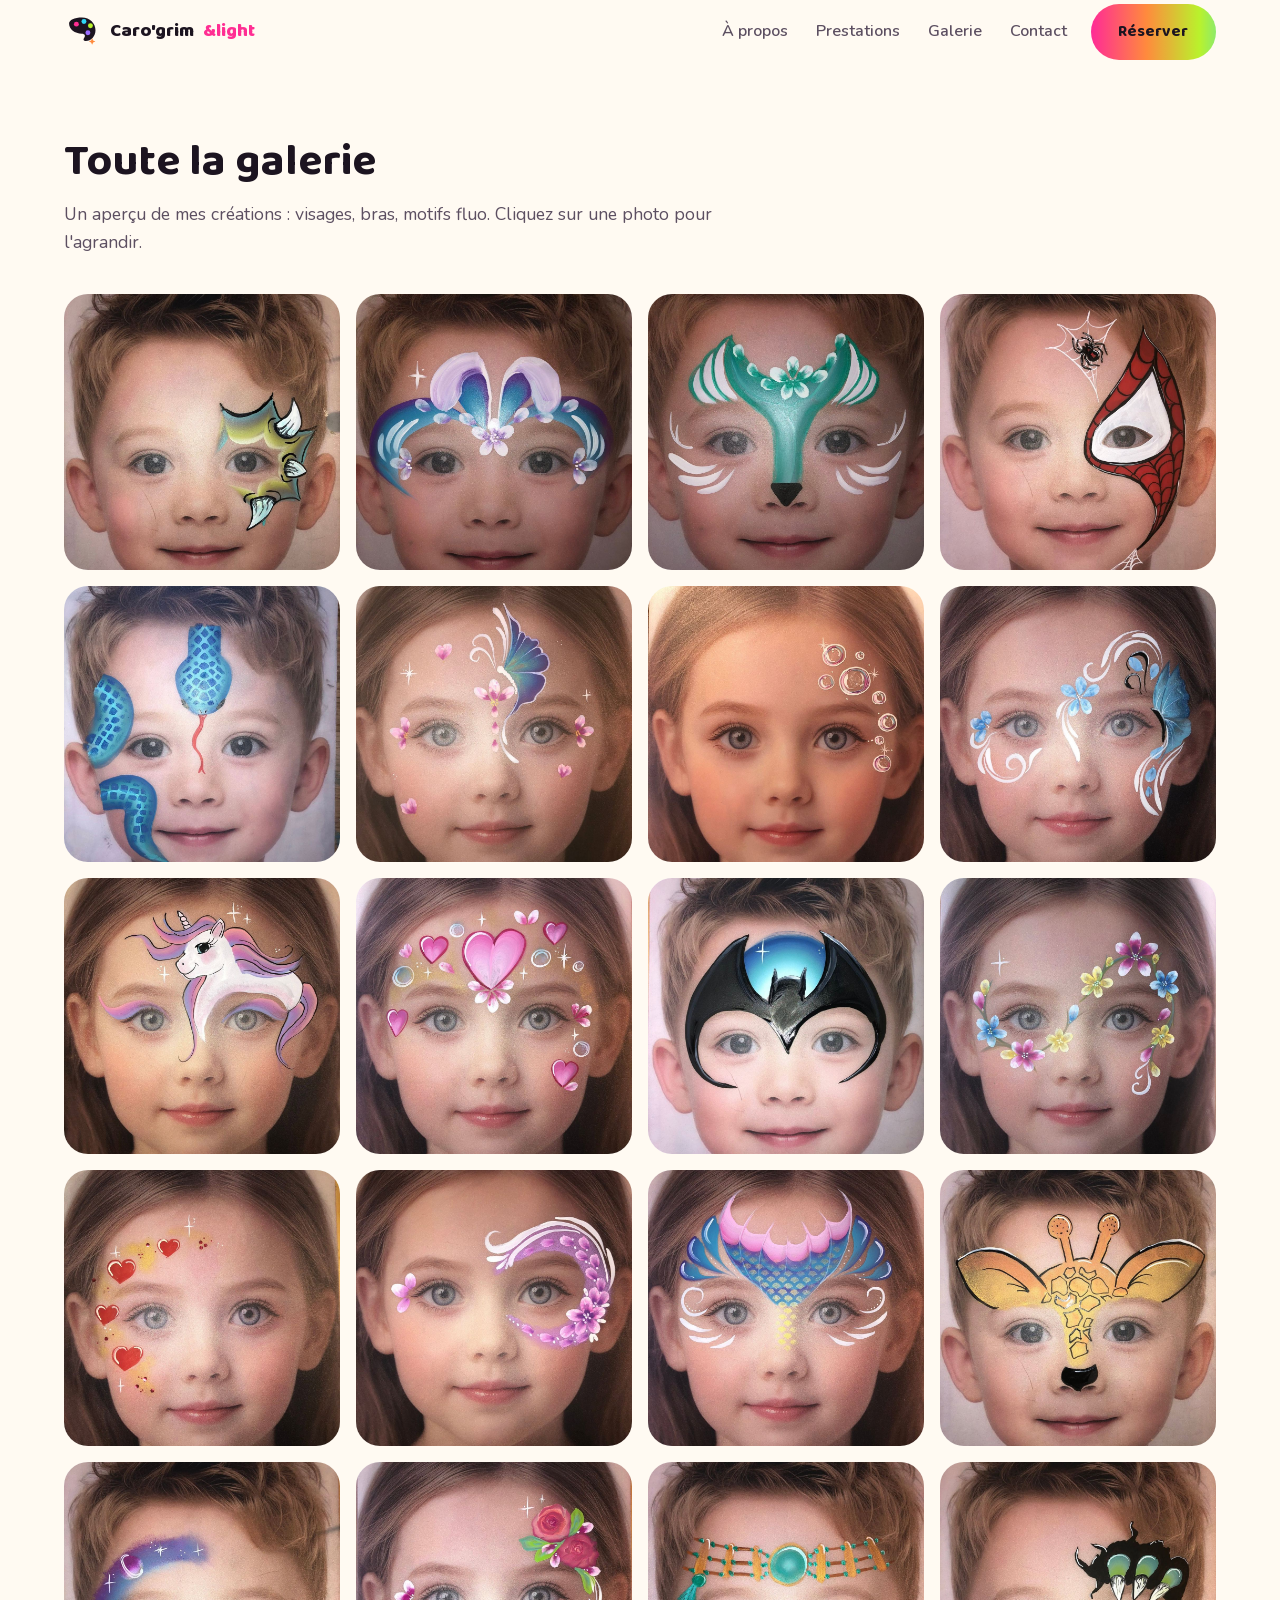
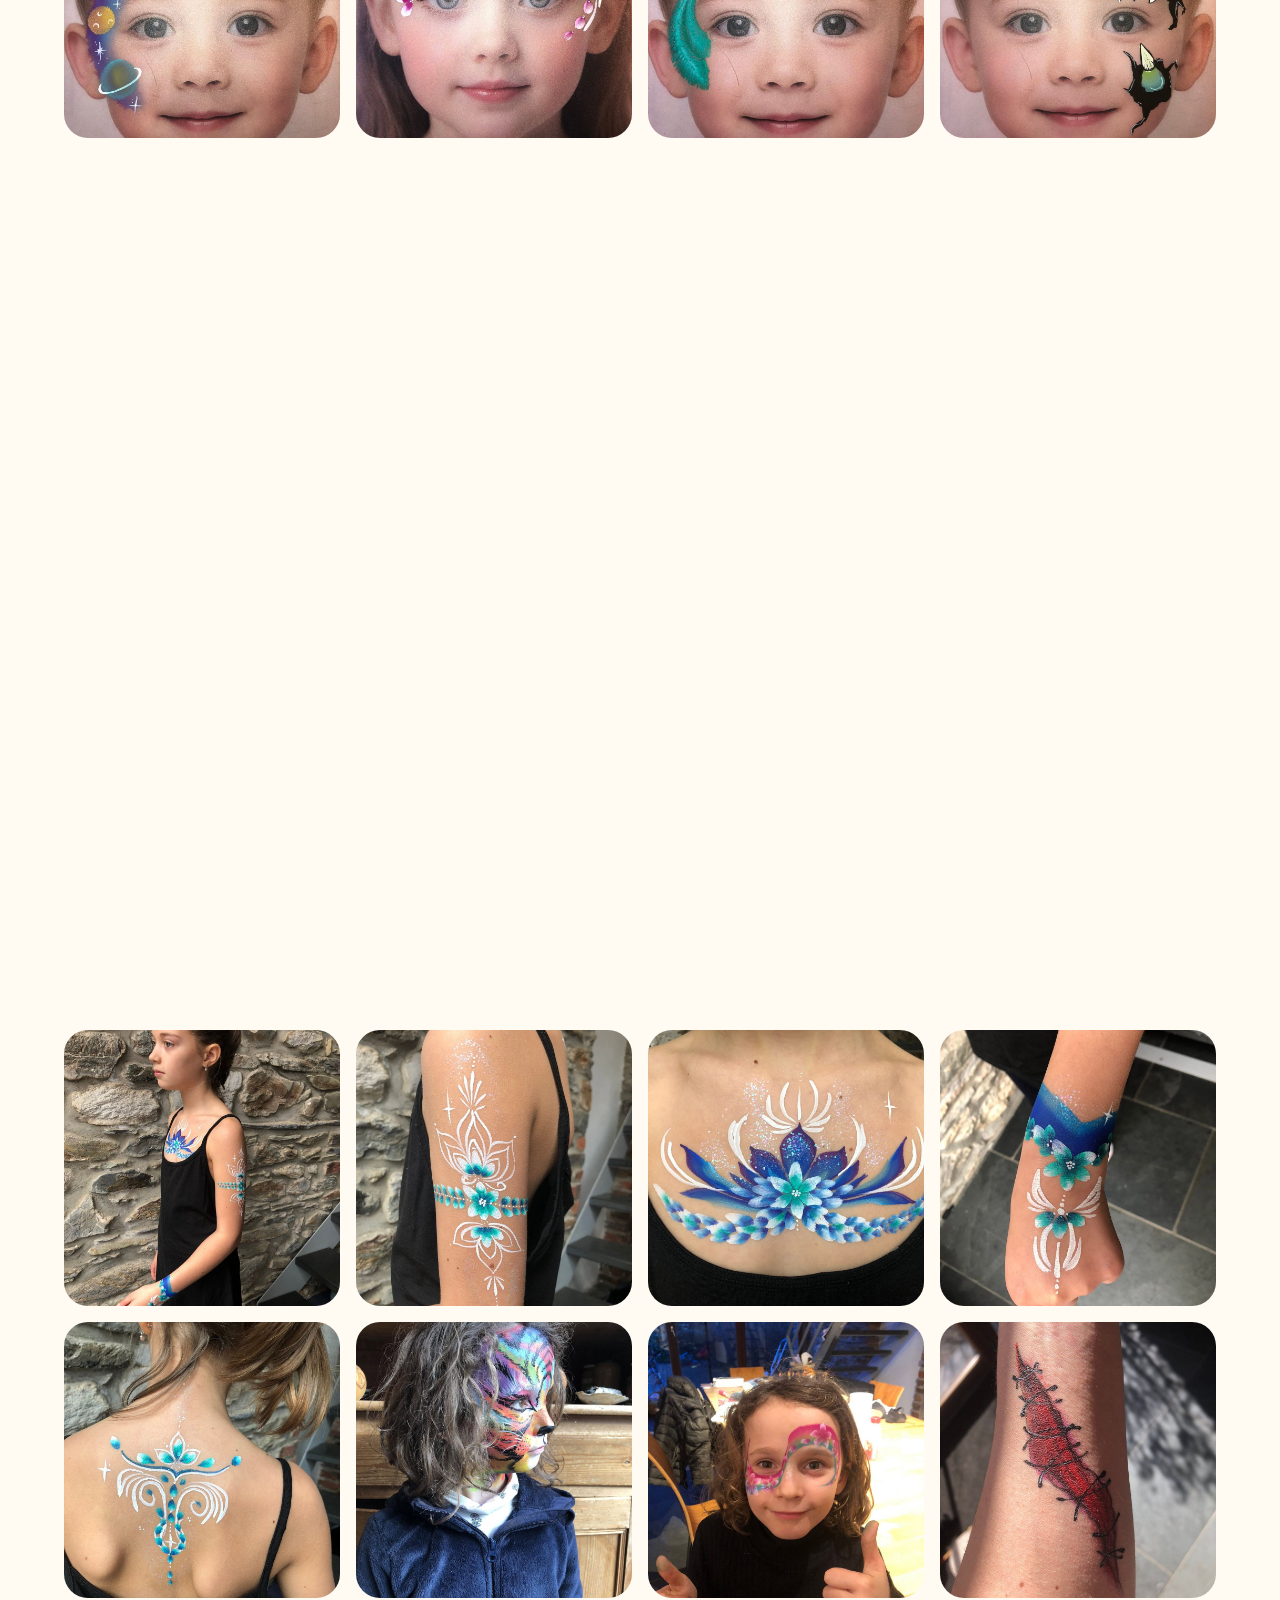
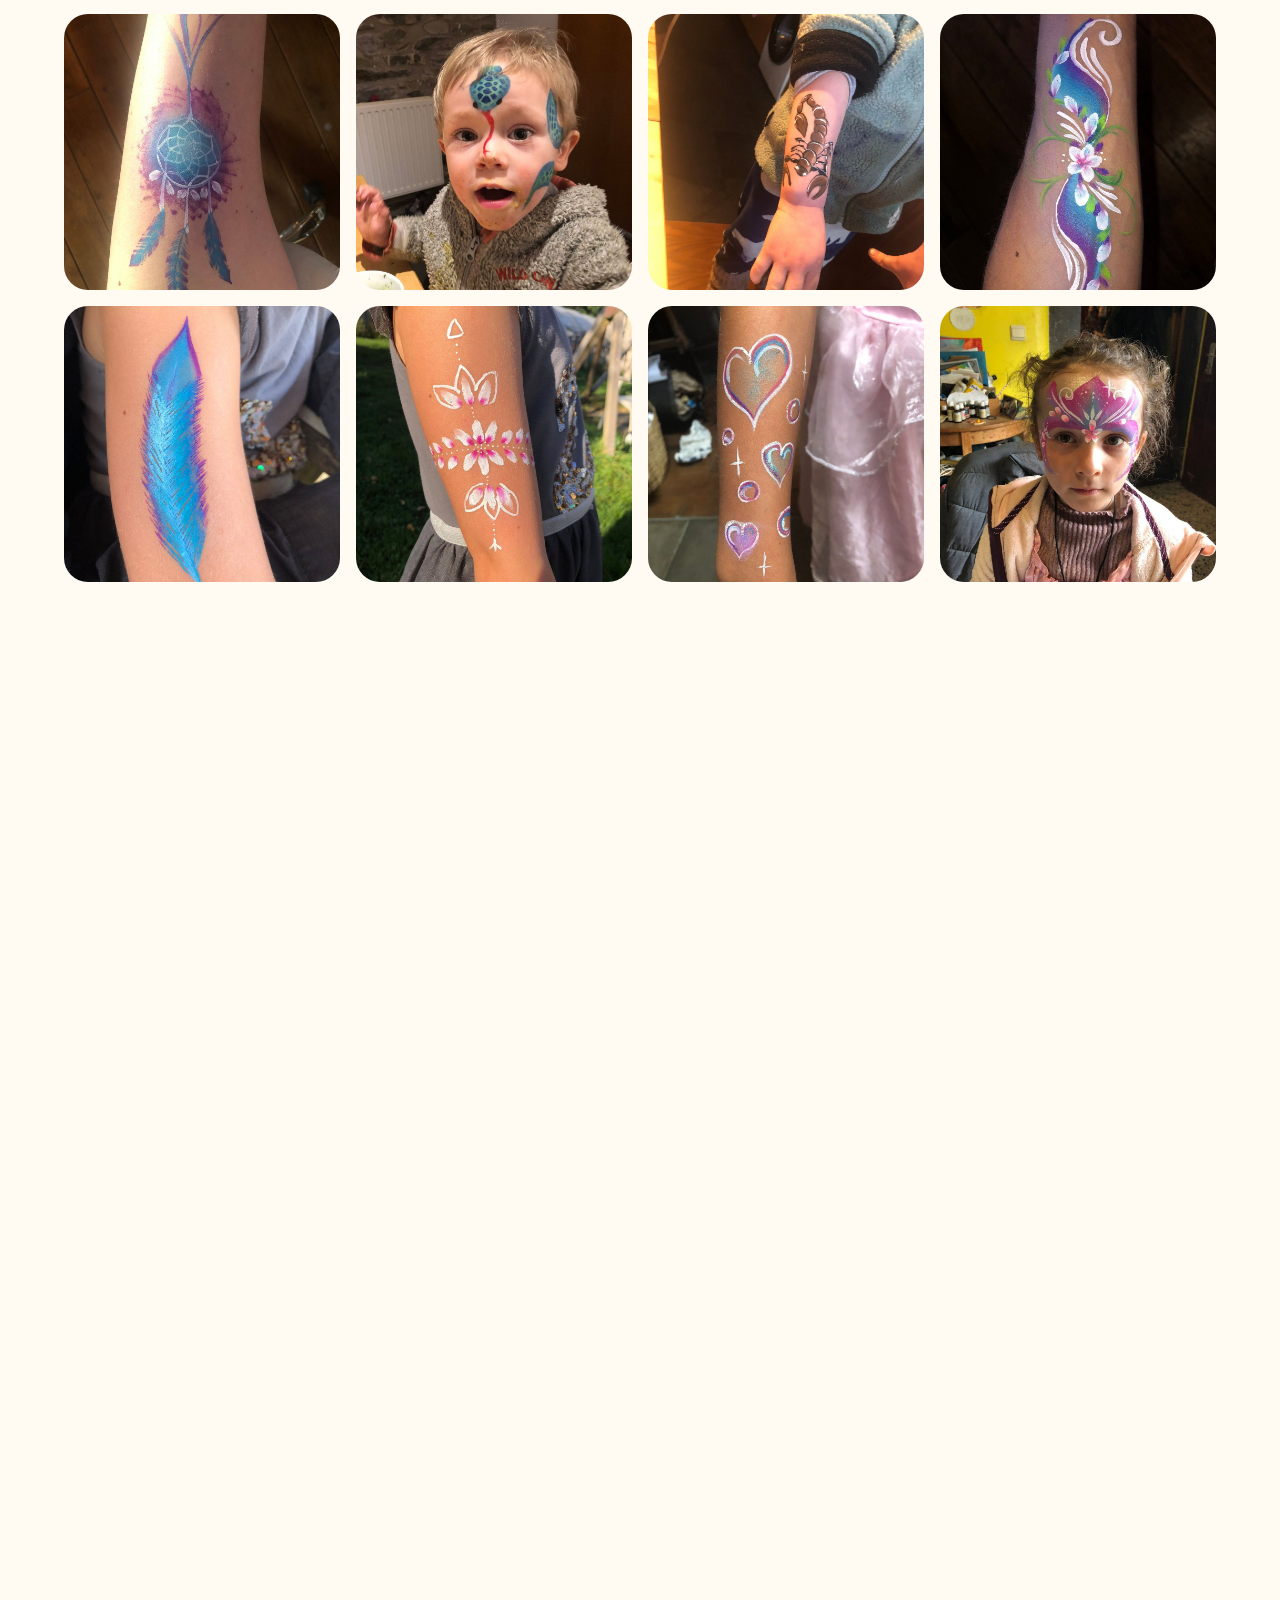
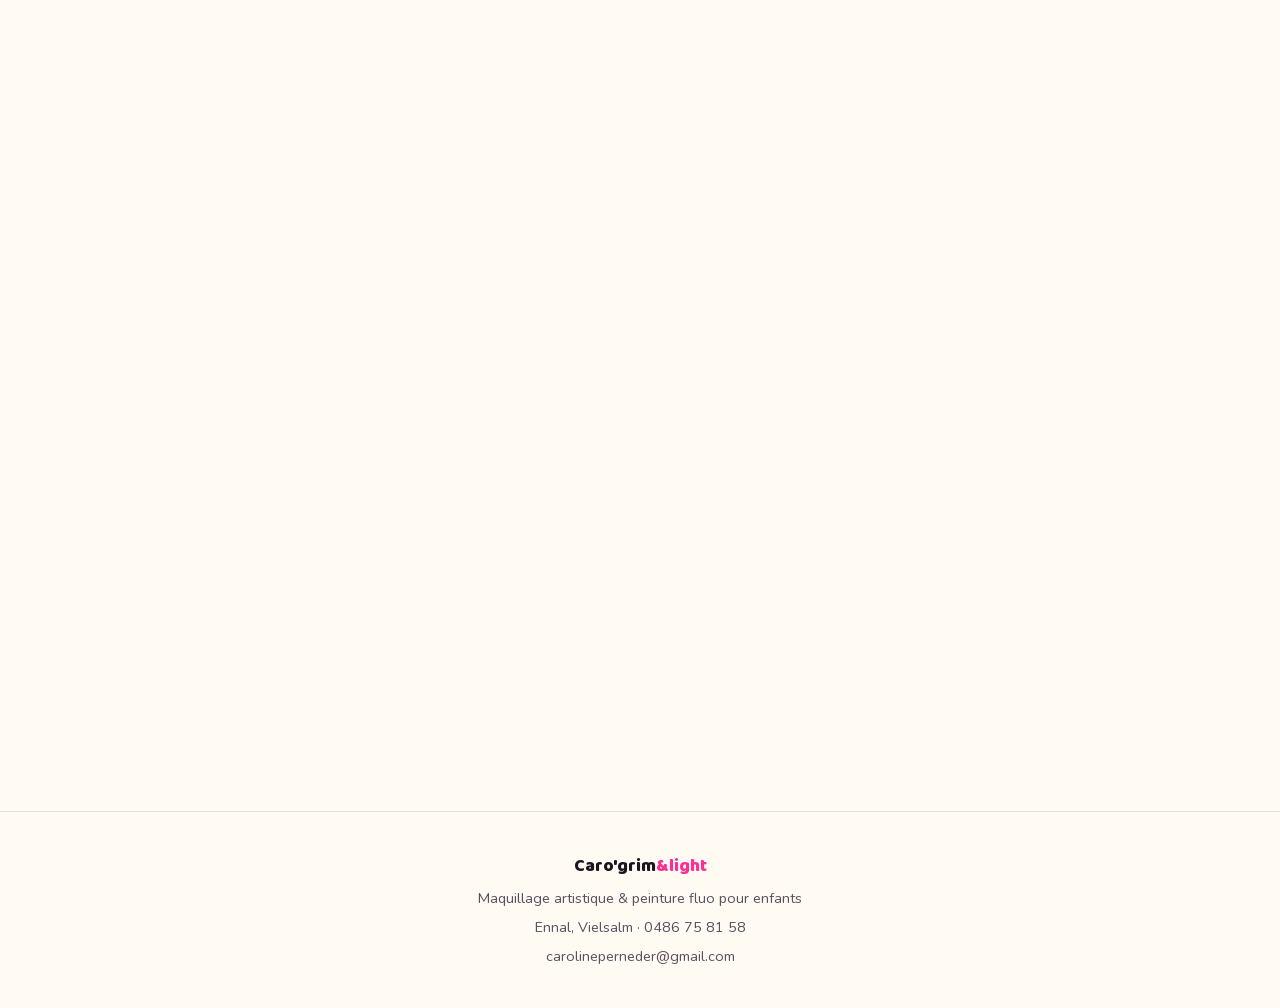
==== commit 561ce5d3: "Retire les 4 anciennes photos en double de la galerie La galerie ne contient plus que les 69 photos," ====
--- a/galerie.html
+++ b/galerie.html
@@ -47,18 +47,6 @@
   <section class="gallery-full">
     <div class="section-inner">
       <div class="gallery-full-grid">
-        <button type="button" class="gallery-full-tile lightbox-trigger reveal" data-full="assets/images/gallery-sunflower-bubbles.jpg" data-caption="Maquillage bulles pastel sur le front d'une petite fille, devant des tournesols">
-          <img src="assets/images/gallery-sunflower-bubbles.jpg" alt="Maquillage bulles pastel sur le front d'une petite fille, devant des tournesols" loading="lazy">
-        </button>
-        <button type="button" class="gallery-full-tile lightbox-trigger reveal" data-full="assets/images/gallery-unicorn-arm.jpg" data-caption="Licorne peinte sur un avant-bras">
-          <img src="assets/images/gallery-unicorn-arm.jpg" alt="Licorne peinte sur un avant-bras" loading="lazy">
-        </button>
-        <button type="button" class="gallery-full-tile lightbox-trigger reveal" data-full="assets/images/gallery-tribal-wave.jpg" data-caption="Motif tribal bleu près de l'œil">
-          <img src="assets/images/gallery-tribal-wave.jpg" alt="Motif tribal bleu près de l'œil" loading="lazy">
-        </button>
-        <button type="button" class="gallery-full-tile lightbox-trigger reveal" data-full="assets/images/gallery-galaxy-child.jpg" data-caption="Maquillage galaxie sur le visage d'un enfant">
-          <img src="assets/images/gallery-galaxy-child.jpg" alt="Maquillage galaxie sur le visage d'un enfant" loading="lazy">
-        </button>
         <button type="button" class="gallery-full-tile lightbox-trigger reveal" data-full="assets/images/gallery/grim-001.jpg" data-caption="Masque ailé vert et jaune autour de l'œil">
           <img src="assets/images/gallery/grim-001.jpg" alt="Masque ailé vert et jaune autour de l'œil" loading="lazy">
         </button>
